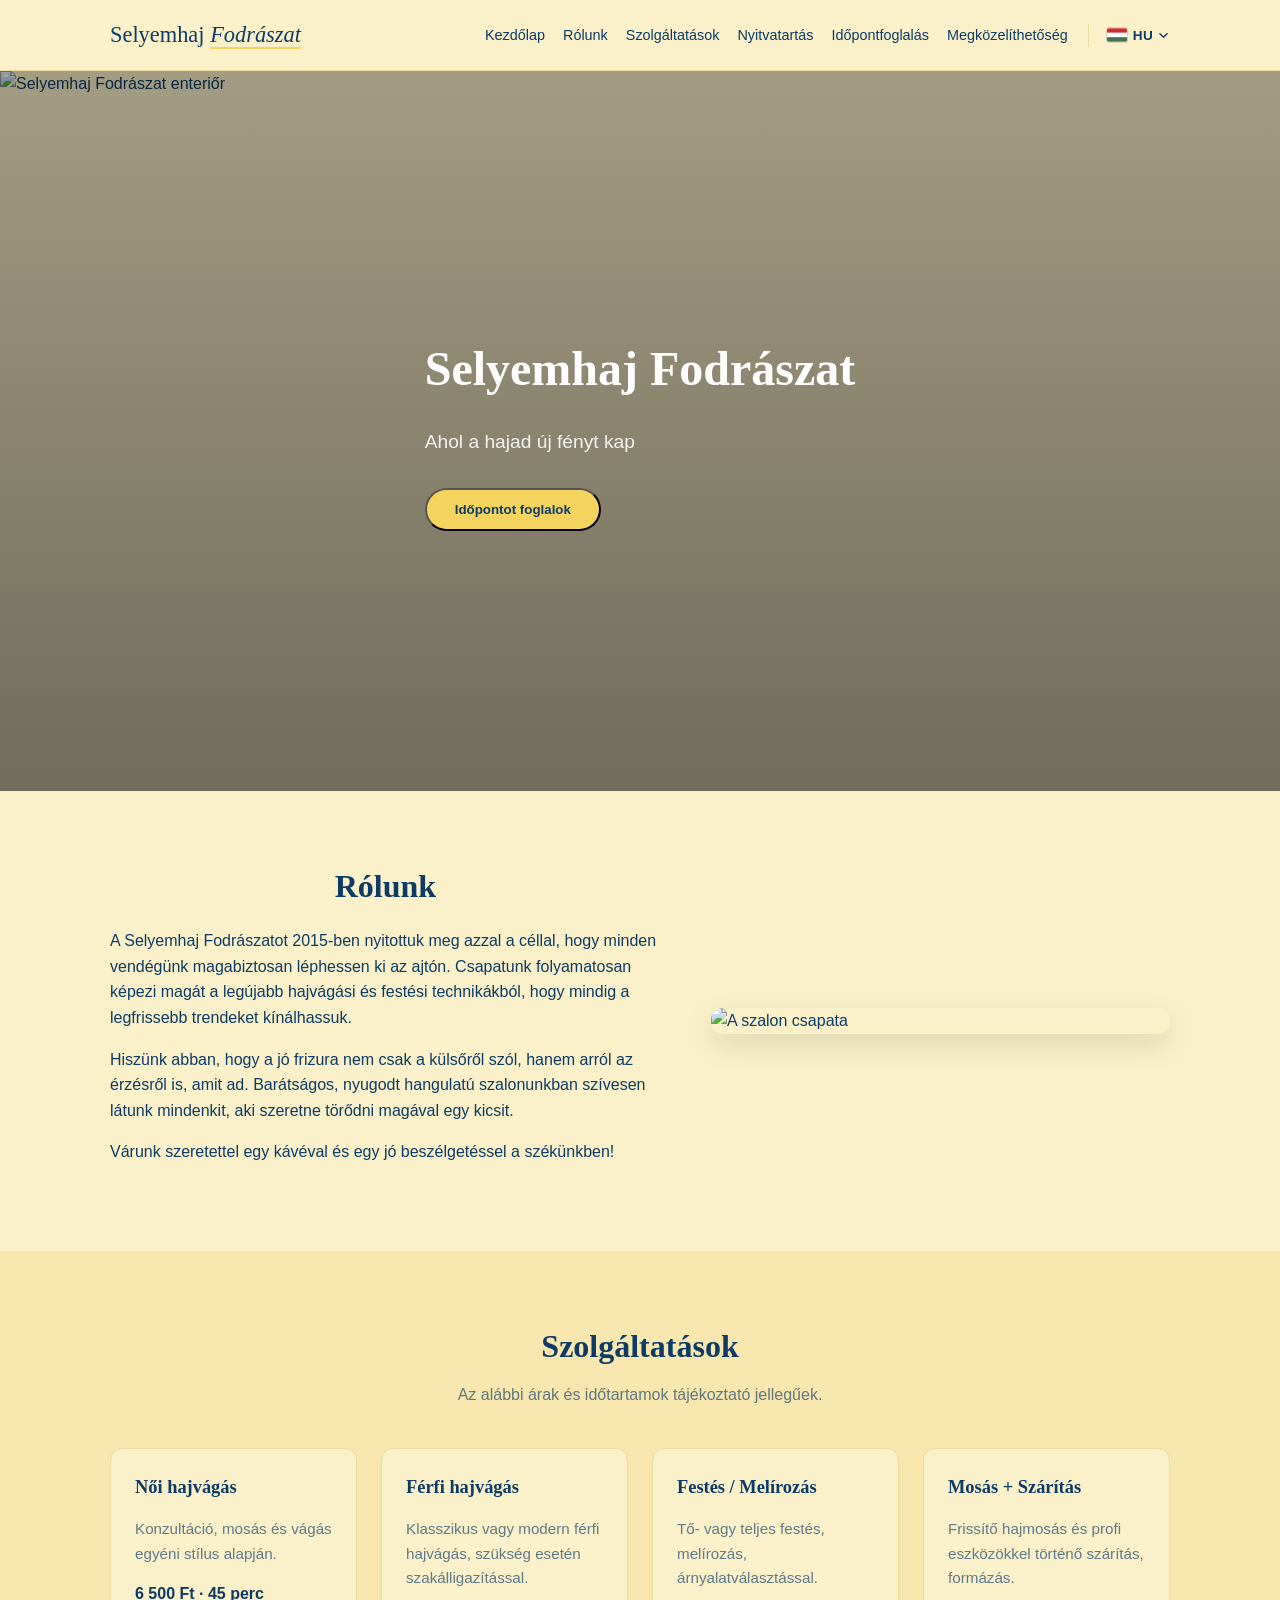
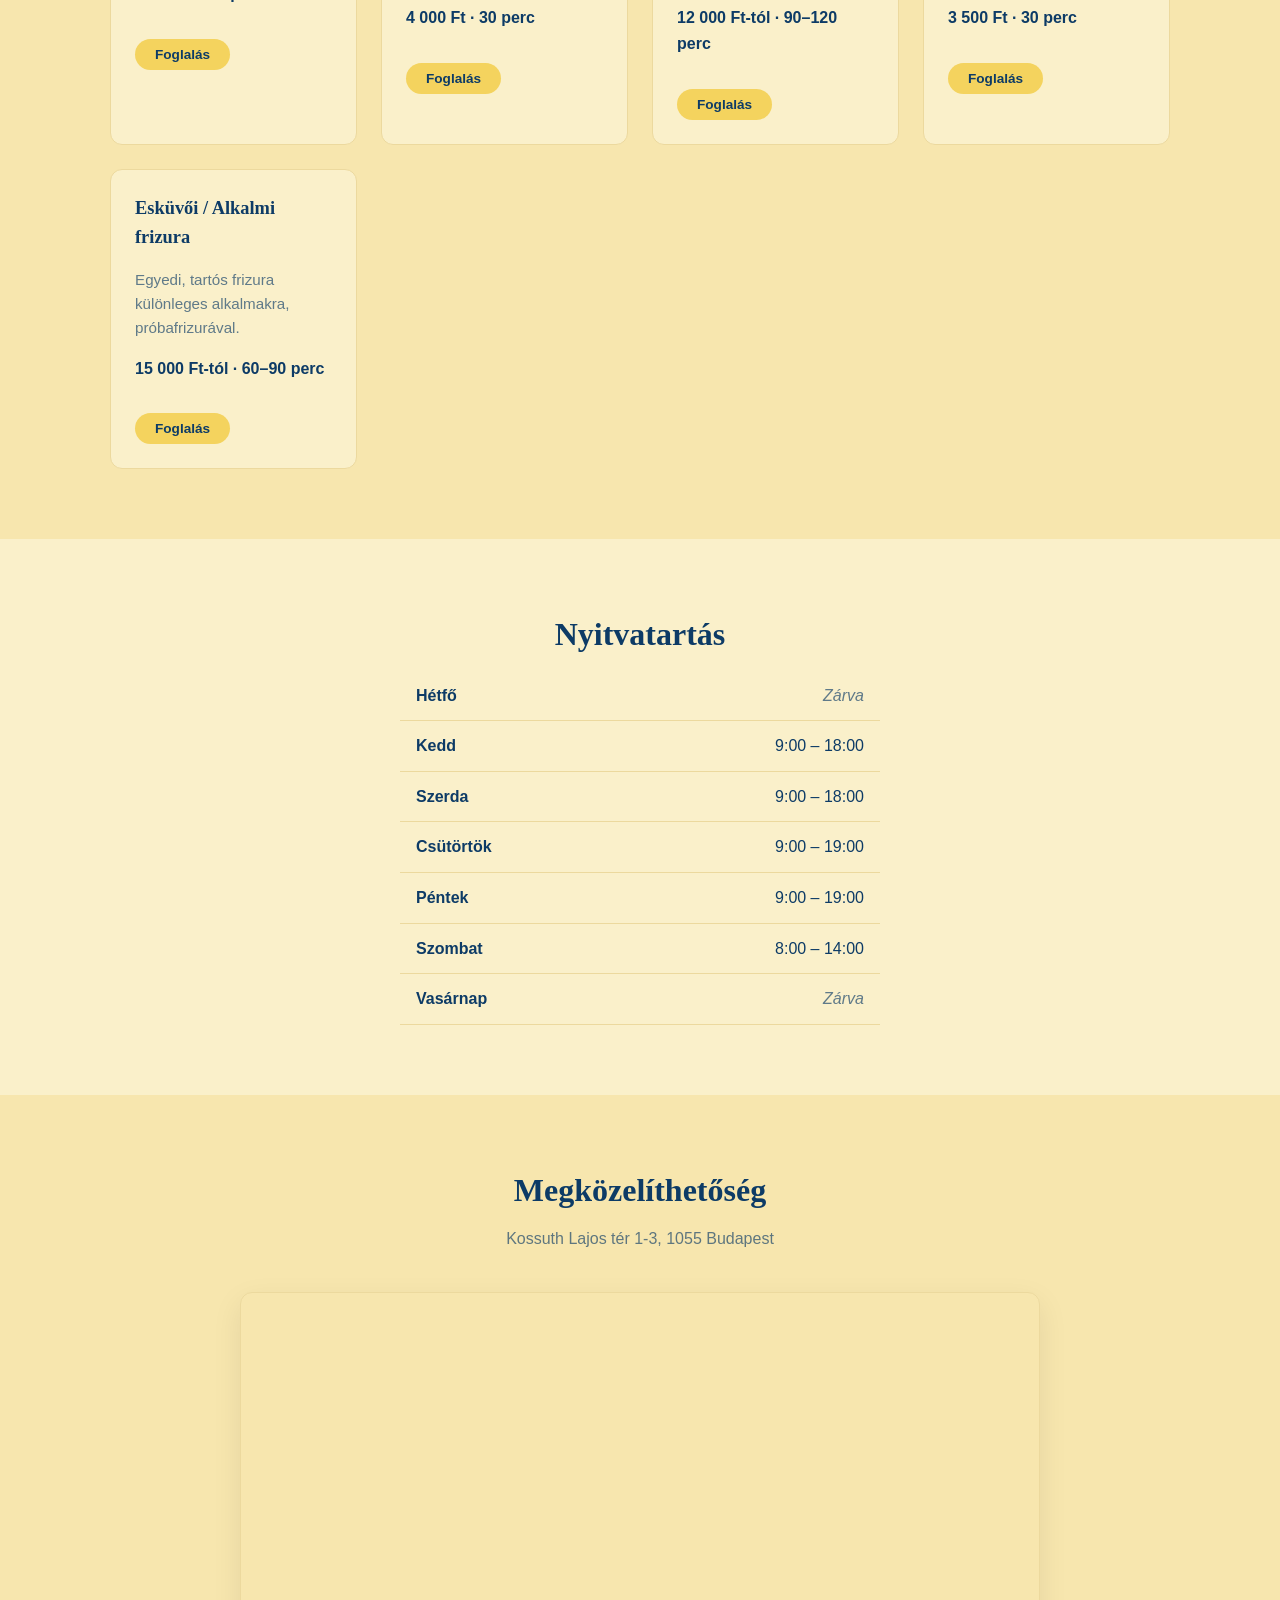
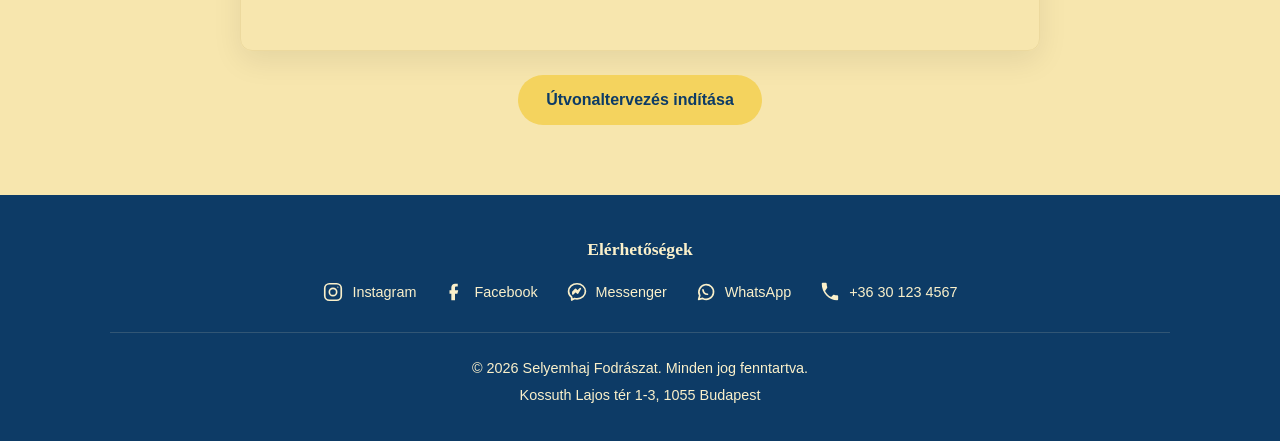
==== index.html @ 9e398da9 "Update" ====
<!DOCTYPE html>
<html lang="hu">
<head>
  <meta charset="UTF-8">
  <meta name="viewport" content="width=device-width, initial-scale=1.0">
  <title>Selyemhaj Fodrászat</title>
  <meta name="description" content="Selyemhaj Fodrászat – hajvágás, festés, melírozás és alkalmi frizurák Budapesten. Foglalj időpontot online pár kattintással.">

  <!--
    FONTOS: amint megvan a saját domain neved, mindhárom nyelvi fájlban
    (index.html, en/index.html, de/index.html) cseréld le a
    "https://www.YOUR-DOMAIN-HERE.com" placeholdert a valódi domainedre
    (a canonical, hreflang, Open Graph linkeknél és a sitemap.xml-ben is).
  -->
  <link rel="canonical" href="https://www.YOUR-DOMAIN-HERE.com/">
  <link rel="alternate" hreflang="hu" href="https://www.YOUR-DOMAIN-HERE.com/">
  <link rel="alternate" hreflang="en" href="https://www.YOUR-DOMAIN-HERE.com/en/">
  <link rel="alternate" hreflang="de" href="https://www.YOUR-DOMAIN-HERE.com/de/">
  <link rel="alternate" hreflang="x-default" href="https://www.YOUR-DOMAIN-HERE.com/">

  <meta property="og:type" content="website">
  <meta property="og:title" content="Selyemhaj Fodrászat">
  <meta property="og:description" content="Hajvágás, festés, melírozás és alkalmi frizurák Budapesten. Foglalj időpontot online.">
  <meta property="og:url" content="https://www.YOUR-DOMAIN-HERE.com/">
  <meta property="og:locale" content="hu_HU">

  <!-- Cseréld le / töltsd fel a images/favicon.png fájlt a saját logódra/ikonodra -->
  <link rel="icon" type="image/png" href="images/favicon.png?v=2">
  <link rel="apple-touch-icon" href="images/favicon.png?v=2">
  <link rel="stylesheet" href="style.css?v=7">

  <!-- Strukturált adat: segít a Google-nek megérteni, hogy ez egy fodrászat
       (megjeleníthet nyitvatartást, címet, telefonszámot közvetlenül a
       keresési találatnál). Frissítsd a "url", "telephone" és "address"
       mezőket, ha változik a domain/telefonszám/cím. -->
  <script type="application/ld+json">
  {
    "@context": "https://schema.org",
    "@type": "HairSalon",
    "name": "Selyemhaj Fodrászat",
    "url": "https://www.YOUR-DOMAIN-HERE.com/",
    "telephone": "+36205184355",
    "address": {
      "@type": "PostalAddress",
      "streetAddress": "Kossuth Lajos tér 1-3",
      "postalCode": "1055",
      "addressLocality": "Budapest",
      "addressCountry": "HU"
    },
    "openingHoursSpecification": [
      { "@type": "OpeningHoursSpecification", "dayOfWeek": ["Tuesday", "Wednesday"], "opens": "09:00", "closes": "18:00" },
      { "@type": "OpeningHoursSpecification", "dayOfWeek": ["Thursday", "Friday"], "opens": "09:00", "closes": "19:00" },
      { "@type": "OpeningHoursSpecification", "dayOfWeek": "Saturday", "opens": "08:00", "closes": "14:00" }
    ]
  }
  </script>
</head>
<body>

  <!-- Fejléc / navigáció -->
  <header class="site-header">
    <div class="container header-inner">
      <a href="#home" class="logo">Selyemhaj <span>Fodrászat</span></a>

      <!-- Hamburger gomb mobil nézethez -->
      <button class="nav-toggle" id="navToggle" aria-label="Menü megnyitása">
        <span></span>
        <span></span>
        <span></span>
      </button>

      <nav class="main-nav" id="mainNav">
        <ul>
          <li><a href="#home">Kezdőlap</a></li>
          <li><a href="#about">Rólunk</a></li>
          <li><a href="#services">Szolgáltatások</a></li>
          <li><a href="#hours">Nyitvatartás</a></li>
          <li><button id="Anywhere_button_nav" class="nav-book-btn anywhere-book-now-button" type="button" data-booking-url="https://kissacoe.setmore.com/hu/categories/e82cf259-3da5-4e70-a3a9-46f890464c55" data-new-tab="false">Időpontfoglalás</button></li>
          <li><a href="#location">Megközelíthetőség</a></li>
        </ul>

        <!-- Nyelvválasztó: csak az aktuális nyelv látszik, kattintásra felugró ablak (modal) nyílik -->
        <div class="lang-switch">
          <button class="lang-current" id="langToggle" type="button" aria-haspopup="dialog" aria-expanded="false">
            <svg class="flag" viewBox="0 0 30 20"><rect width="30" height="6.67" fill="#CE2939"/><rect y="6.67" width="30" height="6.67" fill="#fff"/><rect y="13.34" width="30" height="6.66" fill="#477050"/></svg>
            HU
            <svg class="chevron" viewBox="0 0 10 6"><path d="M1 1l4 4 4-4" fill="none" stroke="currentColor" stroke-width="1.5" stroke-linecap="round" stroke-linejoin="round"/></svg>
          </button>
        </div>
      </nav>
    </div>
  </header>

  <!-- Kezdőlap / Hero szekció -->
  <section id="home" class="hero">
    <div class="hero-overlay">
      <div class="container hero-content">
        <h1>Selyemhaj Fodrászat</h1>
        <p>Ahol a hajad új fényt kap</p>
        <button id="Anywhere_button_hero" class="btn btn-primary anywhere-book-now-button" type="button" data-booking-url="https://kissacoe.setmore.com/hu/categories/e82cf259-3da5-4e70-a3a9-46f890464c55" data-new-tab="false">Időpontot foglalok</button>
      </div>
    </div>
    <!-- Cseréld le a images/hero.jpg fájlt a saját header/hero képedre -->
    <img src="images/hero.jpg" alt="Selyemhaj Fodrászat enteriőr" class="hero-bg">
  </section>

  <!-- Rólunk szekció -->
  <section id="about" class="section about">
    <div class="container about-inner">
      <div class="about-text">
        <h2>Rólunk</h2>
        <p>
          A Selyemhaj Fodrászatot 2015-ben nyitottuk meg azzal a céllal, hogy
          minden vendégünk magabiztosan léphessen ki az ajtón. Csapatunk
          folyamatosan képezi magát a legújabb hajvágási és festési
          technikákból, hogy mindig a legfrissebb trendeket kínálhassuk.
        </p>
        <p>
          Hiszünk abban, hogy a jó frizura nem csak a külsőről szól, hanem
          arról az érzésről is, amit ad. Barátságos, nyugodt hangulatú
          szalonunkban szívesen látunk mindenkit, aki szeretne törődni magával
          egy kicsit.
        </p>
        <p>
          Várunk szeretettel egy kávéval és egy jó beszélgetéssel a
          székünkben!
        </p>
      </div>
      <div class="about-image">
        <!-- Cseréld le a images/rolunk.jpg fájlt a saját képedre -->
        <img src="images/rolunk.jpg" alt="A szalon csapata">
      </div>
    </div>
  </section>

  <!-- Szolgáltatások szekció -->
  <section id="services" class="section services">
    <div class="container">
      <h2>Szolgáltatások</h2>
      <p class="section-lead">Az alábbi árak és időtartamok tájékoztató jellegűek.</p>

      <div class="services-grid">
        <div class="service-card">
          <h3>Női hajvágás</h3>
          <p class="service-desc">Konzultáció, mosás és vágás egyéni stílus alapján.</p>
          <p class="service-meta"><span class="price">6 500 Ft</span> · <span class="duration">45 perc</span></p>
          <button id="Anywhere_button_noi" class="service-book-btn anywhere-book-now-button" type="button" data-booking-url="https://kissacoe.setmore.com/hu/services/899ea6cc-a450-42a4-a2b3-838bb39e4fd9" data-new-tab="false">Foglalás</button>
        </div>

        <div class="service-card">
          <h3>Férfi hajvágás</h3>
          <p class="service-desc">Klasszikus vagy modern férfi hajvágás, szükség esetén szakálligazítással.</p>
          <p class="service-meta"><span class="price">4 000 Ft</span> · <span class="duration">30 perc</span></p>
          <button id="Anywhere_button_ferfi" class="service-book-btn anywhere-book-now-button" type="button" data-booking-url="https://kissacoe.setmore.com/hu/services/9b51a99e-cfee-4a39-af3b-9b27ce302509" data-new-tab="false">Foglalás</button>
        </div>

        <div class="service-card">
          <h3>Festés / Melírozás</h3>
          <p class="service-desc">Tő- vagy teljes festés, melírozás, árnyalatválasztással.</p>
          <p class="service-meta"><span class="price">12 000 Ft-tól</span> · <span class="duration">90–120 perc</span></p>
          <button id="Anywhere_button_festes" class="service-book-btn anywhere-book-now-button" type="button" data-booking-url="https://kissacoe.setmore.com/hu/services/206da166-b41d-44d3-8679-a931215f6b1e" data-new-tab="false">Foglalás</button>
        </div>

        <div class="service-card">
          <h3>Mosás + Szárítás</h3>
          <p class="service-desc">Frissítő hajmosás és profi eszközökkel történő szárítás, formázás.</p>
          <p class="service-meta"><span class="price">3 500 Ft</span> · <span class="duration">30 perc</span></p>
          <button id="Anywhere_button_mosas" class="service-book-btn anywhere-book-now-button" type="button" data-booking-url="https://kissacoe.setmore.com/hu/services/f67a0c3a-0902-4061-acee-2f662f4a7e53" data-new-tab="false">Foglalás</button>
        </div>

        <div class="service-card">
          <h3>Esküvői / Alkalmi frizura</h3>
          <p class="service-desc">Egyedi, tartós frizura különleges alkalmakra, próbafrizurával.</p>
          <p class="service-meta"><span class="price">15 000 Ft-tól</span> · <span class="duration">60–90 perc</span></p>
          <button id="Anywhere_button_eskuvoi" class="service-book-btn anywhere-book-now-button" type="button" data-booking-url="https://kissacoe.setmore.com/hu/services/5bdfcde7-a7c0-44f0-a943-bbf31e46f1bf" data-new-tab="false">Foglalás</button>
        </div>
      </div>

      <!--
        Setmore "Book Now" widget szkriptje – egyszer töltjük be az egész
        oldalra. A fejlécben (nav + hero gomb) lévő foglalás-gombok korábban
        a HTML-ben vannak, de mivel ez a szkript nem async/defer, csak
        akkor fut le, amikor a böngésző idáig ért a beolvasásban – vagyis a
        fentebbi gombok már mind a DOM részei, a szkript ezeket is megtalálja
        és bekapcsolja. Ha új "Foglalás" gombot adsz hozzá, ezt a szkriptet
        nem kell megint beszúrnod, elég a data-booking-url-lel ellátott
        gomb + az "anywhere-book-now-button" class.
      -->
      <script id="anywhere_book_now_script" src="https://assets.setmore.com/integration/book-now/live/v1/anywhere-book-now.js"></script>
    </div>
  </section>

  <!-- Nyitvatartás szekció -->
  <section id="hours" class="section hours">
    <div class="container">
      <h2>Nyitvatartás</h2>
      <table class="hours-table">
        <tbody>
          <tr><td>Hétfő</td><td class="closed">Zárva</td></tr>
          <tr><td>Kedd</td><td>9:00 – 18:00</td></tr>
          <tr><td>Szerda</td><td>9:00 – 18:00</td></tr>
          <tr><td>Csütörtök</td><td>9:00 – 19:00</td></tr>
          <tr><td>Péntek</td><td>9:00 – 19:00</td></tr>
          <tr><td>Szombat</td><td>8:00 – 14:00</td></tr>
          <tr><td>Vasárnap</td><td class="closed">Zárva</td></tr>
        </tbody>
      </table>
    </div>
  </section>

  <!-- Megközelíthetőség szekció (Google Maps) -->
  <!--
    A cím mindkét helyen (iframe src és a gomb href-je) ugyanaz:
    "Kossuth Lajos tér 1-3, 1055 Budapest" – ha módosítod a valódi címre,
    mindkét helyen cseréld le ugyanarra a szövegre.
  -->
  <section id="location" class="section location">
    <div class="container">
      <h2>Megközelíthetőség</h2>
      <p class="section-lead">Kossuth Lajos tér 1-3, 1055 Budapest</p>

      <div class="map-wrapper">
        <iframe
          src="https://www.google.com/maps?q=Kossuth Lajos tér 1-3, 1055 Budapest&output=embed"
          width="100%"
          height="350"
          style="border:0"
          allowfullscreen
          loading="lazy"
          referrerpolicy="no-referrer-when-downgrade"
          title="Selyemhaj Fodrászat térképen">
        </iframe>
      </div>

      <div class="map-cta">
        <a
          class="btn btn-primary"
          href="https://www.google.com/maps/dir/?api=1&destination=Kossuth Lajos tér 1-3, 1055 Budapest"
          target="_blank"
          rel="noopener noreferrer">
          Útvonaltervezés indítása
        </a>
      </div>
    </div>
  </section>

  <!-- Lábléc -->
  <footer class="site-footer">
    <div class="container footer-inner">

      <!--
        Elérhetőségek: cseréld le az Instagram/Facebook linkeket a saját
        profilodra, a WhatsApp és telefon href-eket pedig a saját, valódi
        telefonszámodra (nemzetközi formátumban, '+' és szóközök nélkül,
        pl. 36301234567).
      -->
      <div class="footer-contact">
        <h3>Elérhetőségek</h3>
        <div class="contact-links">
          <a class="contact-link" href="https://www.instagram.com/selyemhajfodraszat" target="_blank" rel="noopener noreferrer" aria-label="Instagram">
            <svg viewBox="0 0 24 24" fill="none" stroke="currentColor" stroke-width="1.8" stroke-linecap="round" stroke-linejoin="round">
              <rect x="3" y="3" width="18" height="18" rx="5"></rect>
              <circle cx="12" cy="12" r="4"></circle>
              <circle cx="17.3" cy="6.7" r="0.6" fill="currentColor" stroke="none"></circle>
            </svg>
            <span>Instagram</span>
          </a>

          <a class="contact-link" href="https://www.facebook.com/profile.php?id=61593855876461" target="_blank" rel="noopener noreferrer" aria-label="Facebook">
            <svg viewBox="0 0 24 24" fill="currentColor" stroke="none">
              <path d="M14 3h-2c-2.2 0-4 1.8-4 4v3H6v4h2v7h4v-7h2.6l.9-4H12V7c0-.6.4-1 1-1h2V3z"></path>
            </svg>
            <span>Facebook</span>
          </a>

          <a class="contact-link" href="https://m.me/61593855876461" target="_blank" rel="noopener noreferrer" aria-label="Messenger">
            <svg viewBox="0 0 24 24" fill="none" stroke="currentColor" stroke-width="1.8" stroke-linecap="round" stroke-linejoin="round">
              <path d="M12 3C6.9 3 2.8 6.7 2.8 11.3c0 2.6 1.3 4.9 3.4 6.4v3.1l3.1-1.7c.8.2 1.7.4 2.7.4 5.1 0 9.2-3.7 9.2-8.2S17.1 3 12 3z"></path>
              <path d="M7.5 12.2l2.9-3 2.1 2.1 3.1-3-2.9 4.9-2.1-2.1-3.1 3.1z"></path>
            </svg>
            <span>Messenger</span>
          </a>

          <a class="contact-link" href="https://wa.me/36205184355?text=Szia%2C%20szeretn%C3%A9k%20id%C5%91pontot%20foglalni" target="_blank" rel="noopener noreferrer" aria-label="WhatsApp">
            <svg viewBox="0 0 24 24" fill="none" stroke="currentColor" stroke-width="1.8" stroke-linecap="round" stroke-linejoin="round">
              <path d="M4 20l1.2-4.2A8 8 0 1 1 8.4 19L4 20z"></path>
              <path d="M8.7 9.6c.3 2.6 2.3 4.6 4.9 4.9"></path>
            </svg>
            <span>WhatsApp</span>
          </a>

          <a class="contact-link" href="tel:+36301234567" aria-label="Telefon">
            <svg viewBox="0 0 24 24" fill="currentColor" stroke="none">
              <path d="M6.6 10.8c1.4 2.8 3.8 5.1 6.6 6.6l2.2-2.2c.3-.3.7-.4 1-.2 1.1.4 2.3.6 3.5.6.6 0 1 .4 1 1V20c0 .6-.4 1-1 1C10.9 21 3 13.1 3 3c0-.6.4-1 1-1h3.4c.6 0 1 .4 1 1 0 1.2.2 2.4.6 3.5.1.4 0 .8-.2 1L6.6 10.8z"></path>
            </svg>
            <span>+36 30 123 4567</span>
          </a>
        </div>
      </div>

      <p>&copy; <span id="year"></span> Selyemhaj Fodrászat. Minden jog fenntartva.</p>
      <p>Kossuth Lajos tér 1-3, 1055 Budapest</p>
    </div>
  </footer>

  <!-- Nyelvválasztó felugró ablak (modal) -->
  <div class="lang-modal" id="langModal">
    <div class="lang-modal-backdrop" id="langModalBackdrop"></div>
    <div class="lang-modal-box" role="dialog" aria-modal="true" aria-label="Nyelv kiválasztása">
      <div class="lang-modal-header">
        <h3>Nyelv kiválasztása</h3>
        <button class="lang-modal-close" id="langModalClose" type="button" aria-label="Bezárás">&times;</button>
      </div>
      <div class="lang-modal-list">
        <a class="lang-modal-option active" href="index.html">
          <svg class="flag" viewBox="0 0 30 20"><rect width="30" height="6.67" fill="#CE2939"/><rect y="6.67" width="30" height="6.67" fill="#fff"/><rect y="13.34" width="30" height="6.66" fill="#477050"/></svg>
          Magyar
        </a>
        <a class="lang-modal-option" href="en/index.html">
          <svg class="flag" viewBox="0 0 30 20"><rect width="30" height="20" fill="#00247D"/><path d="M0,0 L30,20 M30,0 L0,20" stroke="#fff" stroke-width="4"/><path d="M0,0 L30,20 M30,0 L0,20" stroke="#CF142B" stroke-width="2"/><path d="M15,0 V20 M0,10 H30" stroke="#fff" stroke-width="6"/><path d="M15,0 V20 M0,10 H30" stroke="#CF142B" stroke-width="3.6"/></svg>
          English
        </a>
        <a class="lang-modal-option" href="de/index.html">
          <svg class="flag" viewBox="0 0 30 20"><rect width="30" height="6.67" fill="#000"/><rect y="6.67" width="30" height="6.67" fill="#DD0000"/><rect y="13.34" width="30" height="6.66" fill="#FFCE00"/></svg>
          Deutsch
        </a>
      </div>
    </div>
  </div>

  <script src="script.js?v=10"></script>
</body>
</html>
---- style.css ----
/* ==========================================================
   Alapbeállítások
   ========================================================== */
:root {
  /* ----------------------------------------------------------
     A weboldal SZÍNSÉMÁJA — csak ezt a 3 alapszínt kell módosítani
     ahhoz, hogy az egész oldal színvilága megváltozzon:
       - navy (sötétkék):  #0d3b66
       - cream (krém):     #faf0ca
       - gold (arany):     #f4d35e
     A --color-primary-dark, --color-bg-alt, --color-border és a
     --color-text-muted ezekből a fenti 3 színből lettek levezetve
     (világosítva/sötétítve), nem önálló, kézzel válogatott színek.
     ---------------------------------------------------------- */
  --color-primary: #f4d35e;                     /* gold – gombok, kiemelések */
  --color-primary-dark: #dcb93f;                /* gold sötétebb árnyalata – hover állapot */
  --color-dark: #0d3b66;                        /* navy – címsorok, lábléc, elsődleges szöveg */
  --color-text: #0d3b66;                        /* navy – törzsszöveg */
  --color-text-muted: rgba(13, 59, 102, 0.65);  /* navy, halványítva – másodlagos szöveg */
  --color-bg: #faf0ca;                          /* cream – fő háttérszín */
  --color-bg-alt: #f7e6ae;                      /* cream/gold keverék – váltakozó szekció-háttér */
  --color-border: #ecd99e;                      /* cream/gold keverék – szegélyek */

  --font-heading: 'Georgia', 'Times New Roman', serif;
  --font-body: 'Segoe UI', Arial, sans-serif;
  --max-width: 1100px;
}

* {
  box-sizing: border-box;
}

html {
  scroll-behavior: smooth;
}

body {
  margin: 0;
  font-family: var(--font-body);
  color: var(--color-text);
  background: var(--color-bg);
  line-height: 1.6;
}

h1, h2, h3 {
  font-family: var(--font-heading);
  color: var(--color-dark);
  margin-top: 0;
}

a {
  text-decoration: none;
  color: inherit;
}

img {
  max-width: 100%;
  display: block;
}

.container {
  max-width: var(--max-width);
  margin: 0 auto;
  padding: 0 20px;
}

.section {
  padding: 70px 0;
}

.section h2 {
  font-size: 2rem;
  margin-bottom: 10px;
  text-align: center;
}

.section-lead {
  text-align: center;
  max-width: 600px;
  margin: 0 auto 40px;
  color: var(--color-text-muted);
}

.btn {
  display: inline-block;
  padding: 12px 28px;
  border-radius: 30px;
  font-weight: bold;
  transition: transform 0.2s ease, background 0.2s ease;
}

.btn-primary {
  background: var(--color-primary);
  color: var(--color-dark);
}

.btn-primary:hover {
  background: var(--color-primary-dark);
  transform: translateY(-2px);
}

/* ==========================================================
   Fejléc / navigáció
   ========================================================== */
.site-header {
  position: sticky;
  top: 0;
  z-index: 100;
  background: rgba(250, 240, 202, 0.95);
  border-bottom: 1px solid var(--color-border);
  backdrop-filter: blur(4px);
}

.header-inner {
  display: flex;
  align-items: center;
  justify-content: space-between;
  height: 70px;
}

.logo {
  font-family: var(--font-heading);
  font-size: 1.4rem;
  color: var(--color-dark);
}

.logo span {
  color: var(--color-dark);
  font-style: italic;
  border-bottom: 2px solid var(--color-primary);
}

.main-nav ul {
  list-style: none;
  display: flex;
  gap: 18px;
  margin: 0;
  padding: 0;
}

.main-nav a,
.nav-book-btn {
  font-weight: 500;
  font-size: 0.9rem;
  white-space: nowrap;
  position: relative;
}

.main-nav a:hover,
.nav-book-btn:hover {
  color: var(--color-dark);
  box-shadow: inset 0 -2px 0 var(--color-primary);
}

.nav-book-btn {
  background: none;
  border: none;
  padding: 0;
  font-family: inherit;
  color: inherit;
  cursor: pointer;
}

.main-nav {
  display: flex;
  align-items: center;
  gap: 20px;
}

.lang-switch {
  padding-left: 16px;
  border-left: 1px solid var(--color-border);
}

.lang-current {
  display: flex;
  align-items: center;
  gap: 6px;
  background: none;
  border: none;
  font-family: inherit;
  font-size: 0.85rem;
  font-weight: 600;
  letter-spacing: 0.02em;
  color: var(--color-dark);
  cursor: pointer;
  padding: 4px 2px;
}

.lang-current .chevron {
  width: 9px;
  height: 9px;
  color: var(--color-dark);
  transition: transform 0.2s ease;
}

.lang-current.open .chevron {
  transform: rotate(180deg);
}

.lang-current .flag {
  width: 20px;
  height: 14px;
  border-radius: 2px;
  display: block;
  flex-shrink: 0;
  box-shadow: 0 0 0 1px rgba(13, 59, 102, 0.15);
}

/* ==========================================================
   Nyelvválasztó felugró ablak (modal)
   position:fixed-del a viewporthoz igazodik, semmilyen szülő
   overflow-ja nem tudja levágni – mobilon is megbízhatóan
   középen jelenik meg, nem a fejlécbe ágyazott lenyíló listaként.
   ========================================================== */
.lang-modal {
  display: none;
  position: fixed;
  inset: 0;
  z-index: 200;
  align-items: center;
  justify-content: center;
  padding: 20px;
}

.lang-modal.open {
  display: flex;
}

.lang-modal-backdrop {
  position: absolute;
  inset: 0;
  background: rgba(13, 59, 102, 0.5);
}

.lang-modal-box {
  position: relative;
  width: 100%;
  max-width: 320px;
  background: var(--color-bg);
  border-radius: 16px;
  padding: 22px;
  box-shadow: 0 20px 50px rgba(13, 59, 102, 0.3);
}

.lang-modal-header {
  display: flex;
  align-items: center;
  justify-content: space-between;
  margin-bottom: 16px;
}

.lang-modal-header h3 {
  margin: 0;
  font-size: 1.1rem;
}

.lang-modal-close {
  background: none;
  border: none;
  font-size: 1.6rem;
  line-height: 1;
  color: var(--color-dark);
  cursor: pointer;
  padding: 2px 6px;
}

.lang-modal-list {
  display: flex;
  flex-direction: column;
  gap: 6px;
}

.lang-modal-option {
  display: flex;
  align-items: center;
  gap: 12px;
  padding: 12px 14px;
  border-radius: 10px;
  font-size: 1rem;
  font-weight: 600;
  color: var(--color-dark);
}

.lang-modal-option:hover {
  background: var(--color-bg-alt);
}

.lang-modal-option.active {
  background: var(--color-bg-alt);
}

.lang-modal-option .flag {
  width: 26px;
  height: 18px;
  border-radius: 3px;
  display: block;
  flex-shrink: 0;
  box-shadow: 0 0 0 1px rgba(13, 59, 102, 0.15);
}

.nav-toggle {
  display: none;
  flex-direction: column;
  justify-content: center;
  gap: 5px;
  width: 32px;
  height: 32px;
  background: none;
  border: none;
  cursor: pointer;
}

.nav-toggle span {
  display: block;
  height: 2px;
  background: var(--color-dark);
  border-radius: 2px;
}

/* ==========================================================
   Hero szekció
   ========================================================== */
.hero {
  position: relative;
  height: 80vh;
  min-height: 420px;
  display: flex;
  align-items: center;
  overflow: hidden;
}

.hero-bg {
  position: absolute;
  inset: 0;
  width: 100%;
  height: 100%;
  object-fit: cover;
  z-index: -2;
}

.hero-overlay {
  position: absolute;
  inset: 0;
  width: 100%;
  display: flex;
  align-items: center;
  /* Semleges (szín nélküli) sötétítés a fotón, csak a szöveg olvashatósága miatt */
  background: linear-gradient(180deg, rgba(0,0,0,0.35), rgba(0,0,0,0.55));
}

.hero-content {
  color: #fff;
}

.hero-content h1 {
  color: #fff;
  font-size: 3rem;
  margin-bottom: 10px;
}

.hero-content p {
  font-size: 1.2rem;
  margin-bottom: 30px;
  opacity: 0.9;
}

/* ==========================================================
   Rólunk szekció
   ========================================================== */
.about {
  background: var(--color-bg);
}

.about-inner {
  display: grid;
  grid-template-columns: 1.2fr 1fr;
  gap: 50px;
  align-items: center;
}

.about-image img {
  border-radius: 12px;
  box-shadow: 0 10px 30px rgba(0,0,0,0.12);
}

/* ==========================================================
   Szolgáltatások szekció
   ========================================================== */
.services {
  background: var(--color-bg-alt);
}

.services-grid {
  display: grid;
  grid-template-columns: repeat(auto-fit, minmax(230px, 1fr));
  gap: 24px;
}

.service-card {
  background: var(--color-bg);
  border: 1px solid var(--color-border);
  border-radius: 12px;
  padding: 24px;
  transition: transform 0.2s ease, box-shadow 0.2s ease;
}

.service-card:hover {
  transform: translateY(-4px);
  box-shadow: 0 12px 24px rgba(0,0,0,0.08);
}

.service-card h3 {
  font-size: 1.15rem;
  margin-bottom: 8px;
}

.service-desc {
  color: var(--color-text-muted);
  font-size: 0.95rem;
  min-height: 48px;
}

.service-meta {
  margin-top: 14px;
  font-weight: bold;
  color: var(--color-dark);
}

.service-book-btn {
  display: inline-block;
  margin-top: 16px;
  padding: 8px 20px;
  background: var(--color-primary);
  border: none;
  border-radius: 30px;
  font-family: inherit;
  font-size: 0.85rem;
  font-weight: 600;
  color: var(--color-dark);
  cursor: pointer;
  transition: background 0.2s ease;
}

.service-book-btn:hover {
  background: var(--color-primary-dark);
}

/* ==========================================================
   Nyitvatartás szekció
   ========================================================== */
.hours {
  background: var(--color-bg);
}

.hours-table {
  width: 100%;
  max-width: 480px;
  margin: 0 auto;
  border-collapse: collapse;
}

.hours-table td {
  padding: 12px 16px;
  border-bottom: 1px solid var(--color-border);
}

.hours-table tr td:first-child {
  font-weight: bold;
  color: var(--color-dark);
}

.hours-table tr td:last-child {
  text-align: right;
}

.hours-table .closed {
  color: var(--color-text-muted);
  font-style: italic;
}

/* ==========================================================
   Időpontfoglalás / naptár widget
   ========================================================== */
.booking {
  background: var(--color-bg-alt);
}

.calendar-widget {
  max-width: 420px;
  margin: 0 auto;
  background: var(--color-bg);
  border: 1px solid var(--color-border);
  border-radius: 12px;
  padding: 20px;
  box-shadow: 0 10px 30px rgba(0,0,0,0.06);
}

.calendar-header {
  display: flex;
  align-items: center;
  justify-content: space-between;
  margin-bottom: 14px;
}

.calendar-header button {
  background: var(--color-bg-alt);
  border: none;
  width: 34px;
  height: 34px;
  border-radius: 50%;
  font-size: 1.2rem;
  cursor: pointer;
  color: var(--color-dark);
}

.calendar-header button:hover {
  background: var(--color-primary);
  color: var(--color-dark);
}

.calendar-header h3 {
  margin: 0;
  font-size: 1.1rem;
  text-transform: capitalize;
}

.calendar-weekdays {
  display: grid;
  grid-template-columns: repeat(7, 1fr);
  text-align: center;
  font-size: 0.8rem;
  color: var(--color-text-muted);
  margin-bottom: 6px;
}

.calendar-grid {
  display: grid;
  grid-template-columns: repeat(7, 1fr);
  gap: 6px;
}

.calendar-day {
  aspect-ratio: 1 / 1;
  display: flex;
  align-items: center;
  justify-content: center;
  border-radius: 8px;
  font-size: 0.9rem;
  cursor: default;
}

.calendar-day.empty {
  visibility: hidden;
}

.calendar-day.past {
  color: rgba(13, 59, 102, 0.3);
}

.calendar-day.closed {
  color: rgba(13, 59, 102, 0.3);
  text-decoration: line-through;
}

.calendar-day.available {
  background: var(--color-bg-alt);
  color: var(--color-dark);
  cursor: pointer;
}

.calendar-day.available:hover {
  background: var(--color-primary);
  color: var(--color-dark);
}

.calendar-day.today {
  border: 2px solid var(--color-primary);
  font-weight: bold;
}

.booking-message {
  text-align: center;
  margin-top: 18px;
  min-height: 24px;
  font-weight: 500;
  color: var(--color-dark);
}

/* ==========================================================
   Időpontfoglalás gomb (Setmore widget)
   ========================================================== */
.booking-cta {
  text-align: center;
}

/* ==========================================================
   Megközelíthetőség / Google Maps szekció
   ========================================================== */
.location {
  /* bg-alt, mert az Időpontfoglalás szekció törlése után enélkül
     a Nyitvatartás (bg) és a Megközelíthetőség (bg) egyforma
     hátterű lenne egymás mellett, megtörve a váltakozást */
  background: var(--color-bg-alt);
}

.map-wrapper {
  max-width: 800px;
  margin: 0 auto;
  border-radius: 12px;
  overflow: hidden;
  border: 1px solid var(--color-border);
  box-shadow: 0 10px 30px rgba(0,0,0,0.08);
}

.map-wrapper iframe {
  width: 100%;
  height: 350px;
}

.map-cta {
  text-align: center;
  margin-top: 24px;
}

/* ==========================================================
   Lábléc
   ========================================================== */
.site-footer {
  background: var(--color-dark);
  color: var(--color-bg);
  padding: 40px 0 30px;
}

.footer-inner {
  text-align: center;
  font-size: 0.9rem;
}

.footer-inner p {
  margin: 4px 0;
}

.footer-contact {
  padding-bottom: 28px;
  margin-bottom: 24px;
  border-bottom: 1px solid rgba(250, 240, 202, 0.15);
}

.footer-contact h3 {
  color: var(--color-bg);
  font-size: 1.1rem;
  margin-bottom: 18px;
}

.contact-links {
  display: flex;
  flex-wrap: wrap;
  justify-content: center;
  gap: 12px 28px;
}

.contact-link {
  display: flex;
  align-items: center;
  gap: 8px;
  color: var(--color-bg);
  font-size: 0.9rem;
  transition: color 0.2s ease;
}

.contact-link svg {
  width: 22px;
  height: 22px;
  flex-shrink: 0;
}

.contact-link:hover {
  color: var(--color-primary);
}

/* ==========================================================
   Reszponzivitás
   ========================================================== */
@media (max-width: 768px) {
  .nav-toggle {
    display: flex;
  }

  .main-nav {
    position: absolute;
    top: 70px;
    left: 0;
    right: 0;
    flex-direction: column;
    align-items: stretch;
    gap: 0;
    background: var(--color-bg);
    border-bottom: 1px solid var(--color-border);
    max-height: 0;
    overflow: hidden;
    transition: max-height 0.3s ease;
  }

  .main-nav.open {
    max-height: calc(100vh - 70px);
    overflow-y: auto;
  }

  .main-nav ul {
    flex-direction: column;
    gap: 0;
    padding: 10px 20px;
  }

  .main-nav li {
    border-bottom: 1px solid var(--color-border);
  }

  .main-nav a,
  .nav-book-btn {
    display: block;
    width: 100%;
    text-align: left;
    padding: 14px 0;
  }

  .lang-switch {
    display: flex;
    justify-content: center;
    padding: 16px 20px;
    border-left: none;
    border-top: 1px solid var(--color-border);
  }

  .about-inner {
    grid-template-columns: 1fr;
  }

  .hero-content h1 {
    font-size: 2.2rem;
  }
}
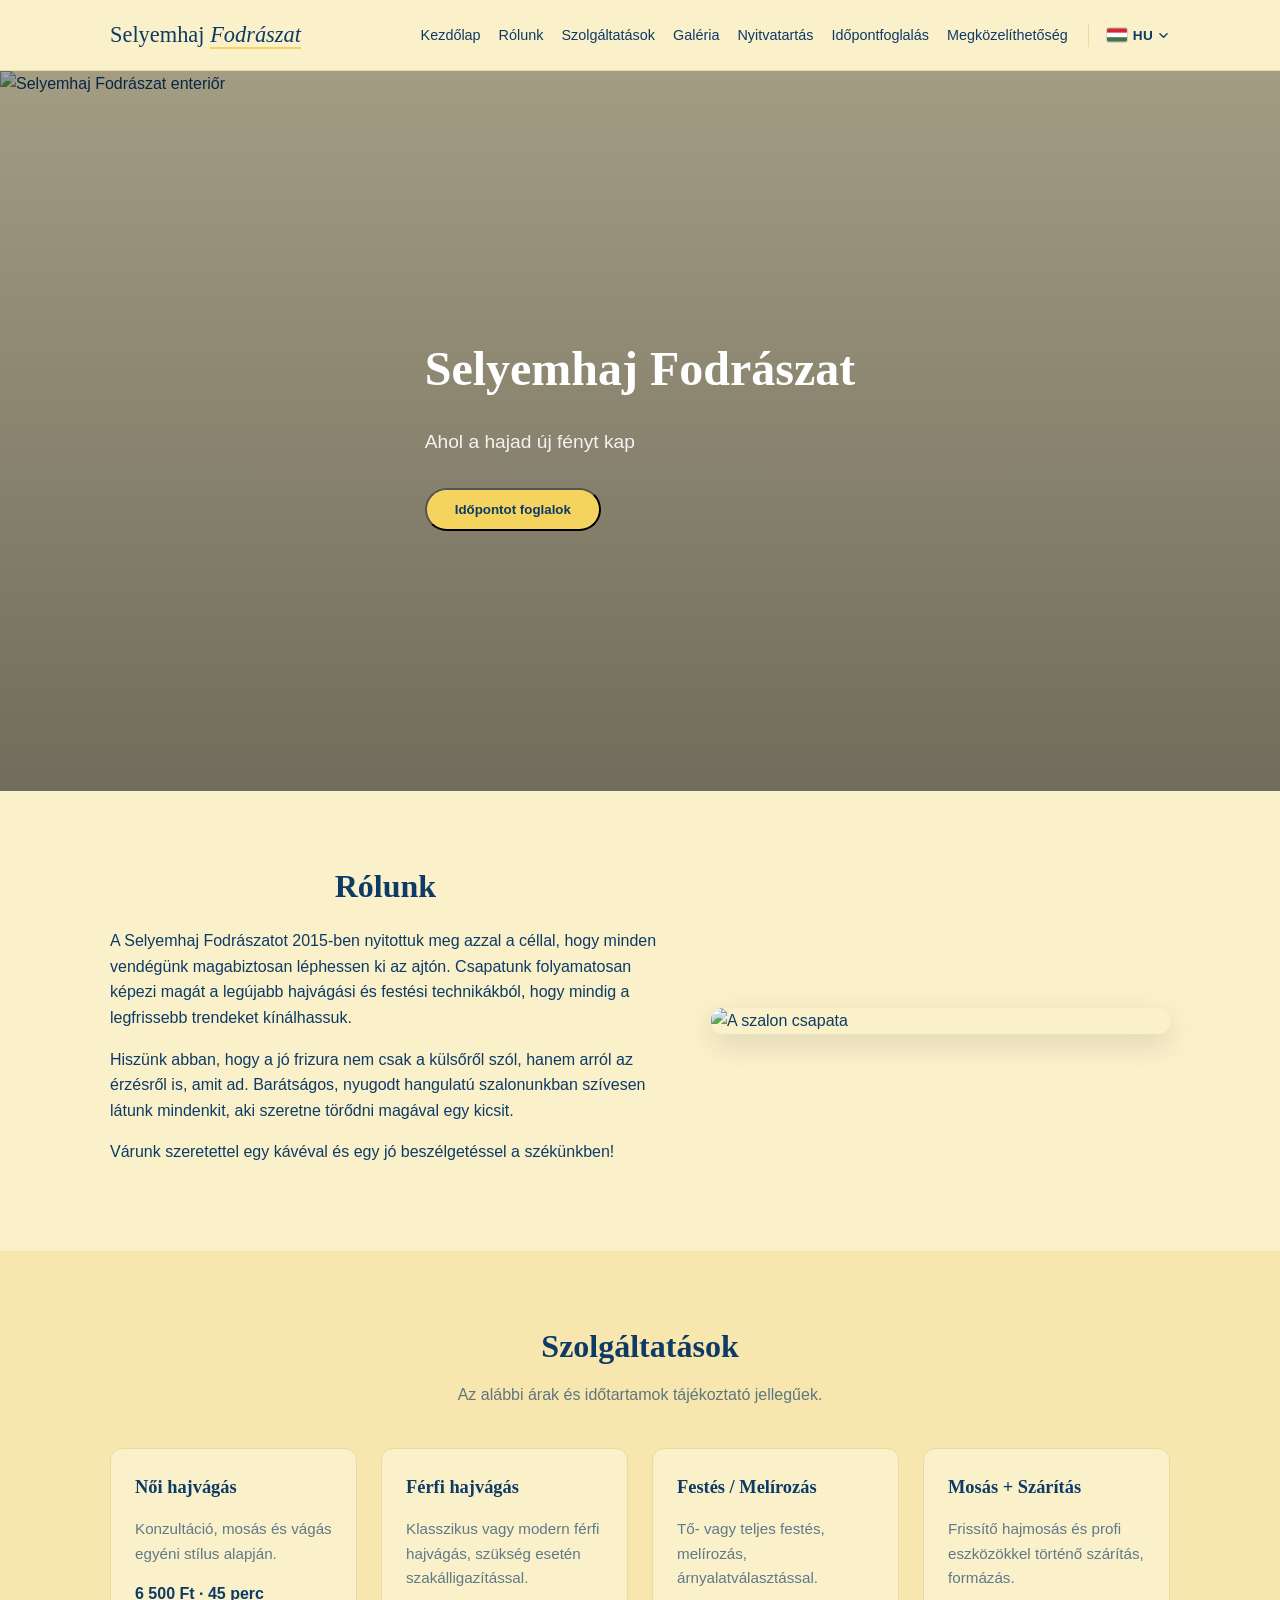
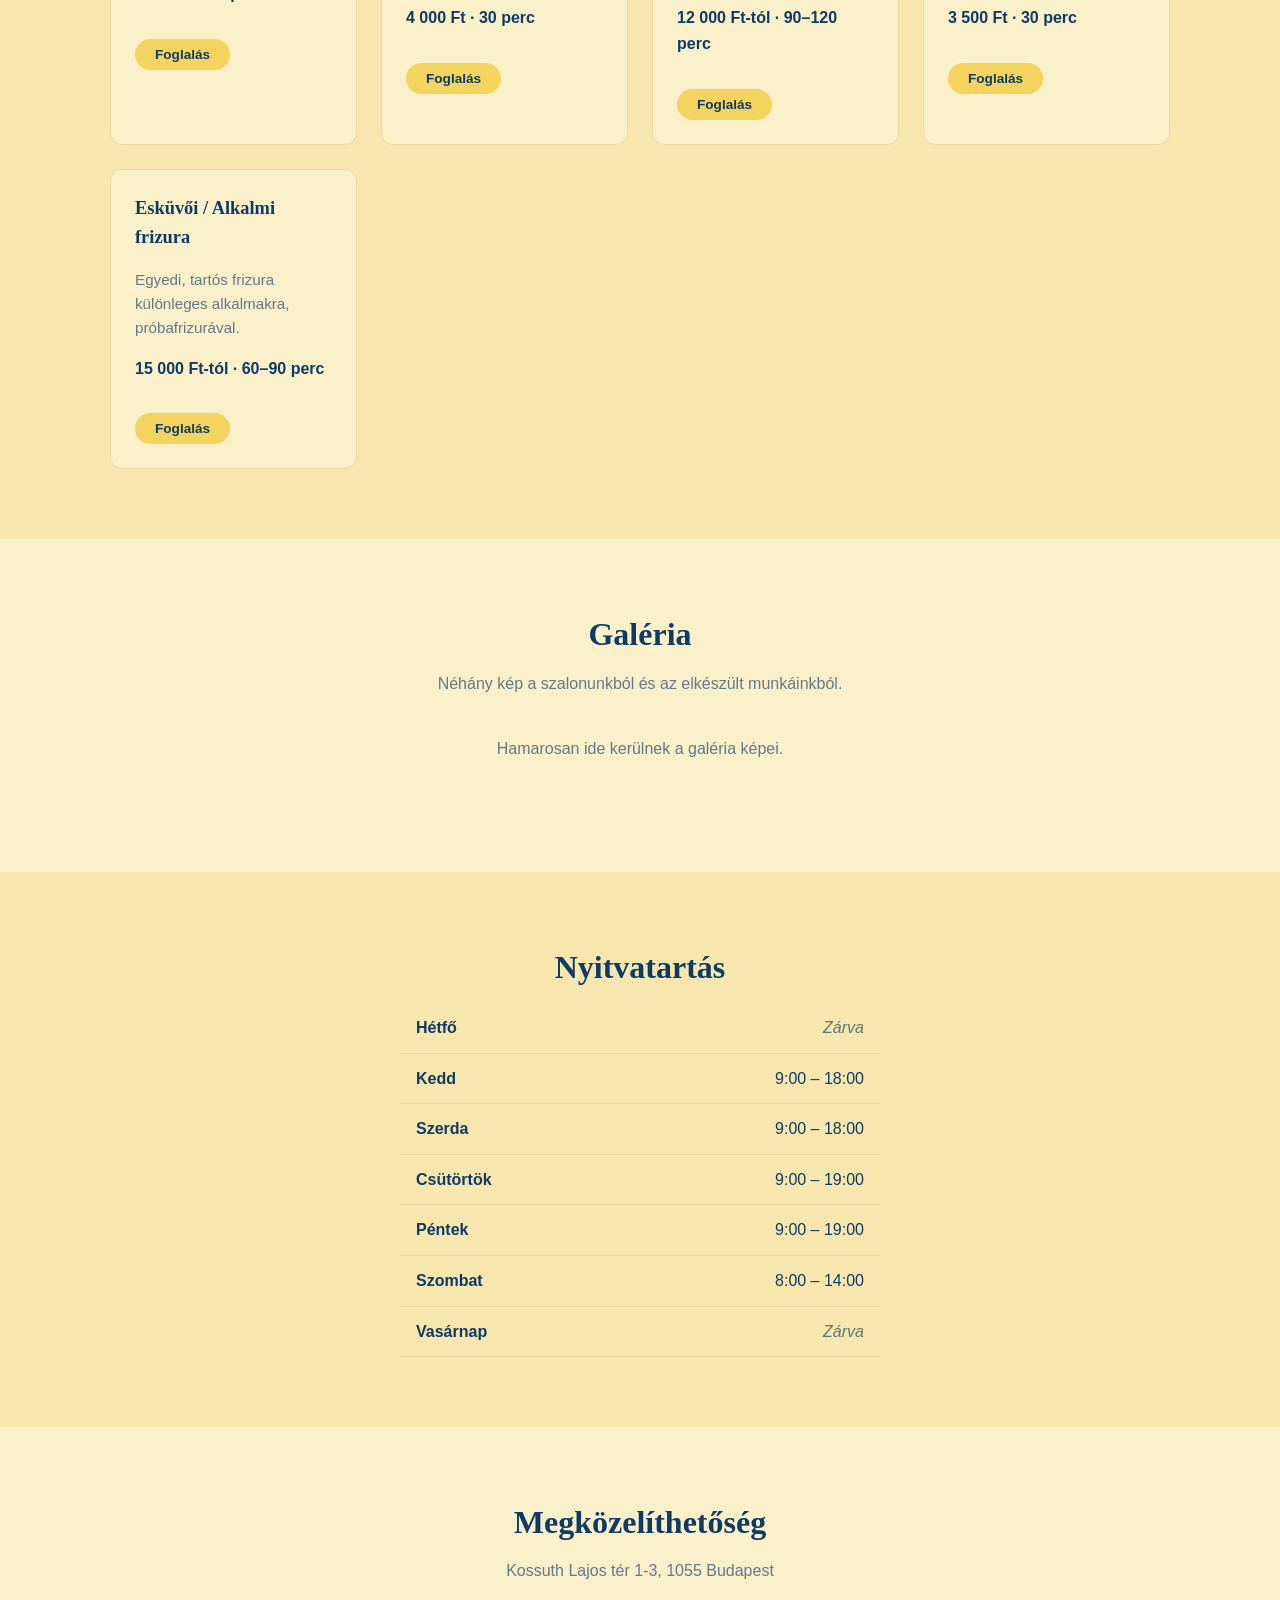
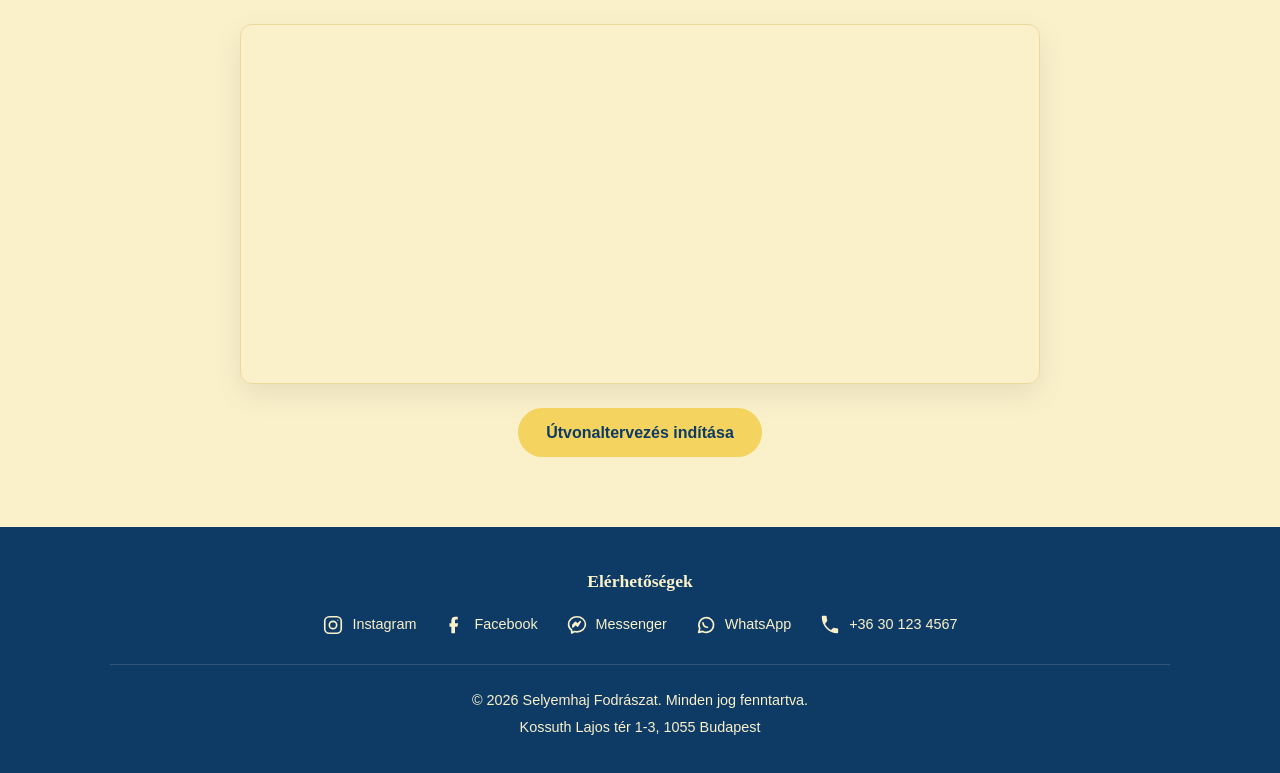
==== commit 7d86d85c: "Added galery" ====
--- a/index.html
+++ b/index.html
@@ -27,7 +27,7 @@
   <!-- Cseréld le / töltsd fel a images/favicon.png fájlt a saját logódra/ikonodra -->
   <link rel="icon" type="image/png" href="images/favicon.png?v=2">
   <link rel="apple-touch-icon" href="images/favicon.png?v=2">
-  <link rel="stylesheet" href="style.css?v=7">
+  <link rel="stylesheet" href="style.css?v=8">
 
   <!-- Strukturált adat: segít a Google-nek megérteni, hogy ez egy fodrászat
        (megjeleníthet nyitvatartást, címet, telefonszámot közvetlenül a
@@ -74,6 +74,7 @@
           <li><a href="#home">Kezdőlap</a></li>
           <li><a href="#about">Rólunk</a></li>
           <li><a href="#services">Szolgáltatások</a></li>
+          <li><a href="#gallery">Galéria</a></li>
           <li><a href="#hours">Nyitvatartás</a></li>
           <li><button id="Anywhere_button_nav" class="nav-book-btn anywhere-book-now-button" type="button" data-booking-url="https://kissacoe.setmore.com/hu/categories/e82cf259-3da5-4e70-a3a9-46f890464c55" data-new-tab="false">Időpontfoglalás</button></li>
           <li><a href="#location">Megközelíthetőség</a></li>
@@ -190,6 +191,31 @@
     </div>
   </section>
 
+  <!-- Galéria szekció -->
+  <!--
+    A képek automatikusan töltődnek be a script.js-ből, a GitHub API
+    segítségével, közvetlenül a gallery/ mappa aktuális tartalmából - a
+    fájlnév nem számít, csak töltsd fel a képet a mappába és pushold.
+    A data-gallery-* attribútumok mondják meg a szkriptnek, melyik
+    repóban/mappában keresse a képeket.
+  -->
+  <section id="gallery" class="section gallery">
+    <div class="container">
+      <h2>Galéria</h2>
+      <p class="section-lead">Néhány kép a szalonunkból és az elkészült munkáinkból.</p>
+
+      <div
+        class="gallery-grid"
+        id="galleryGrid"
+        data-gallery-owner="PixelPekseg"
+        data-gallery-repo="selyemhaj-demo"
+        data-gallery-path="gallery"
+        data-gallery-alt="Galéria kép a szalonból">
+      </div>
+      <p class="section-lead gallery-empty" id="galleryEmpty" hidden>Hamarosan ide kerülnek a galéria képei.</p>
+    </div>
+  </section>
+
   <!-- Nyitvatartás szekció -->
   <section id="hours" class="section hours">
     <div class="container">
@@ -328,6 +354,6 @@
     </div>
   </div>
 
-  <script src="script.js?v=10"></script>
+  <script src="script.js?v=11"></script>
 </body>
 </html>
--- a/style.css
+++ b/style.css
@@ -447,10 +447,38 @@
 }
 
 /* ==========================================================
+   Galéria szekció
+   ========================================================== */
+.gallery {
+  background: var(--color-bg);
+}
+
+.gallery-grid {
+  display: grid;
+  grid-template-columns: repeat(auto-fit, minmax(220px, 1fr));
+  gap: 16px;
+}
+
+.gallery-grid img {
+  display: block;
+  width: 100%;
+  height: 220px;
+  object-fit: cover;
+  border-radius: 12px;
+  transition: transform 0.2s ease;
+}
+
+.gallery-grid img:hover {
+  transform: scale(1.03);
+}
+
+/* ==========================================================
    Nyitvatartás szekció
    ========================================================== */
 .hours {
-  background: var(--color-bg);
+  /* bg-alt, mert a Galéria szekció beszúrása után enélkül a Galéria
+     és a Nyitvatartás egyforma hátterű lenne egymás mellett */
+  background: var(--color-bg-alt);
 }
 
 .hours-table {
@@ -598,10 +626,9 @@
    Megközelíthetőség / Google Maps szekció
    ========================================================== */
 .location {
-  /* bg-alt, mert az Időpontfoglalás szekció törlése után enélkül
-     a Nyitvatartás (bg) és a Megközelíthetőség (bg) egyforma
-     hátterű lenne egymás mellett, megtörve a váltakozást */
-  background: var(--color-bg-alt);
+  /* bg, mert a Nyitvatartás mostantól bg-alt (lásd a Galéria szekció
+     beszúrásáról szóló megjegyzést fentebb) */
+  background: var(--color-bg);
 }
 
 .map-wrapper {
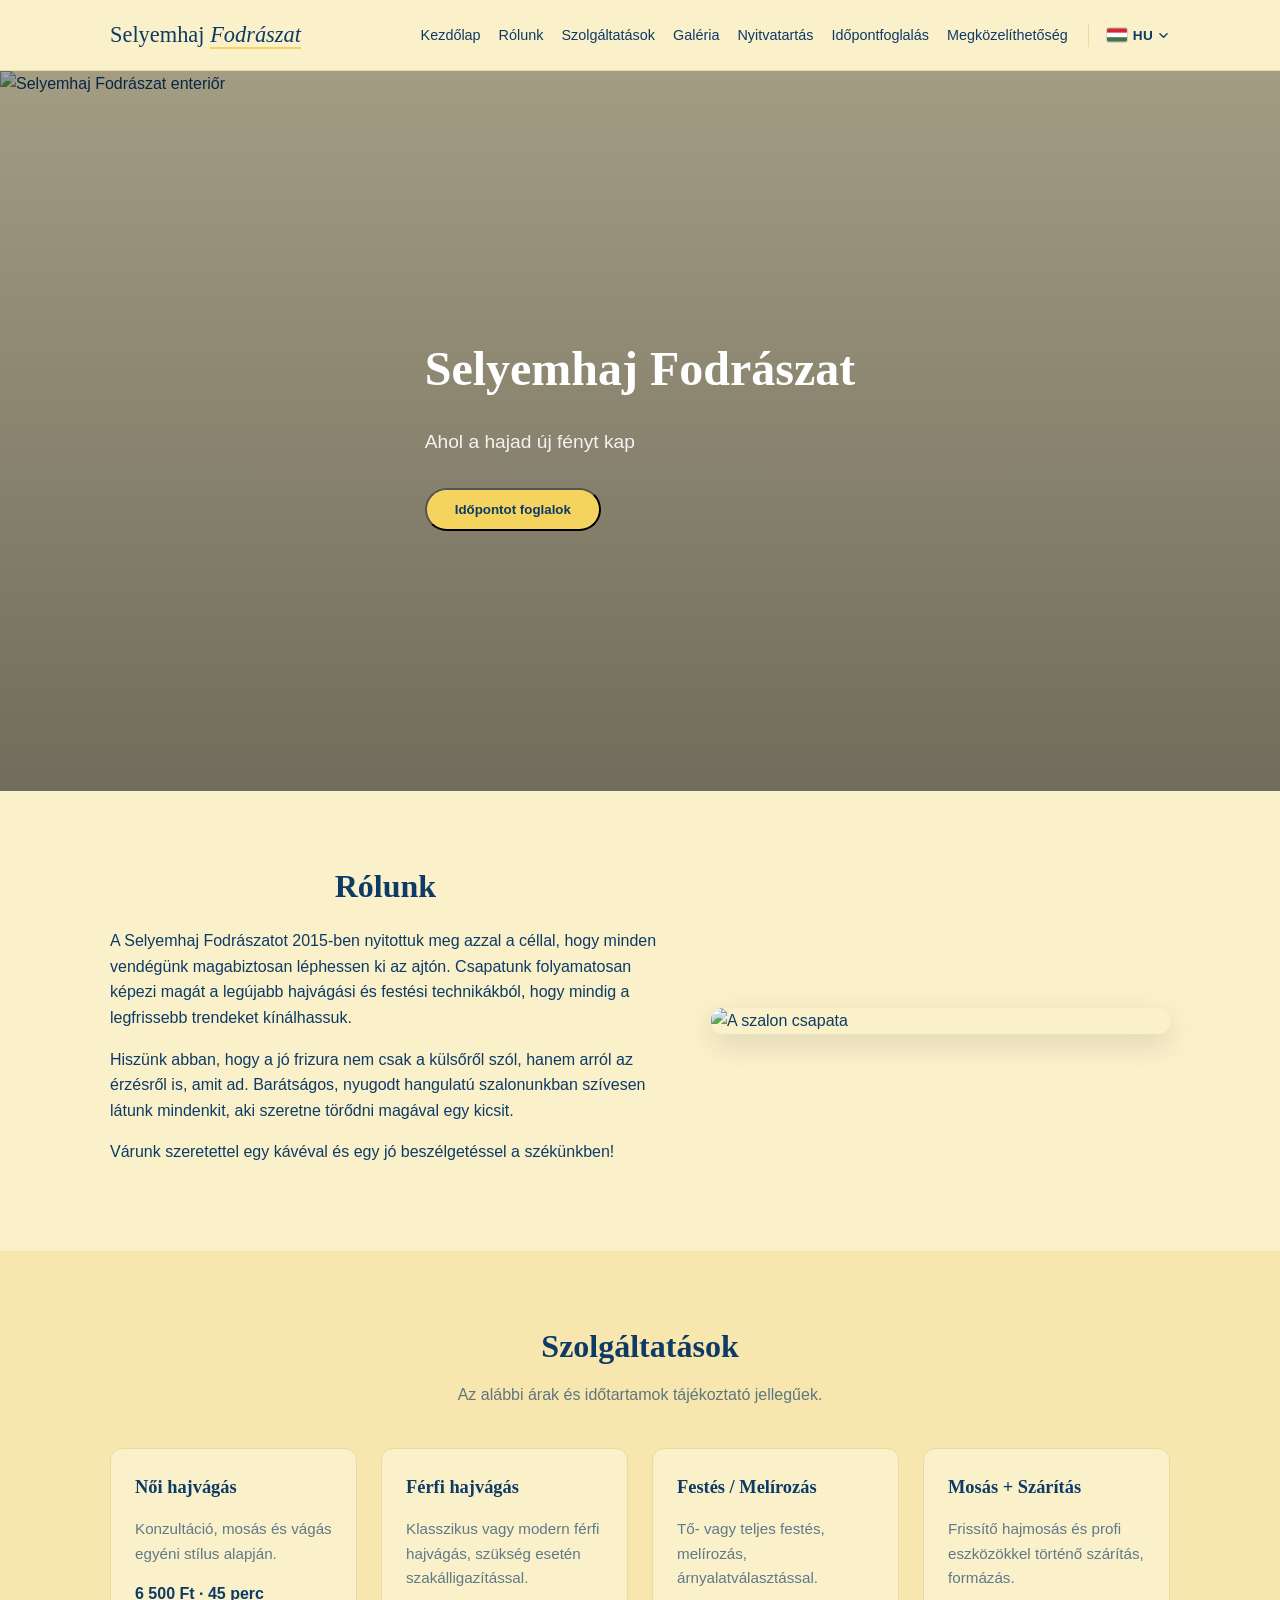
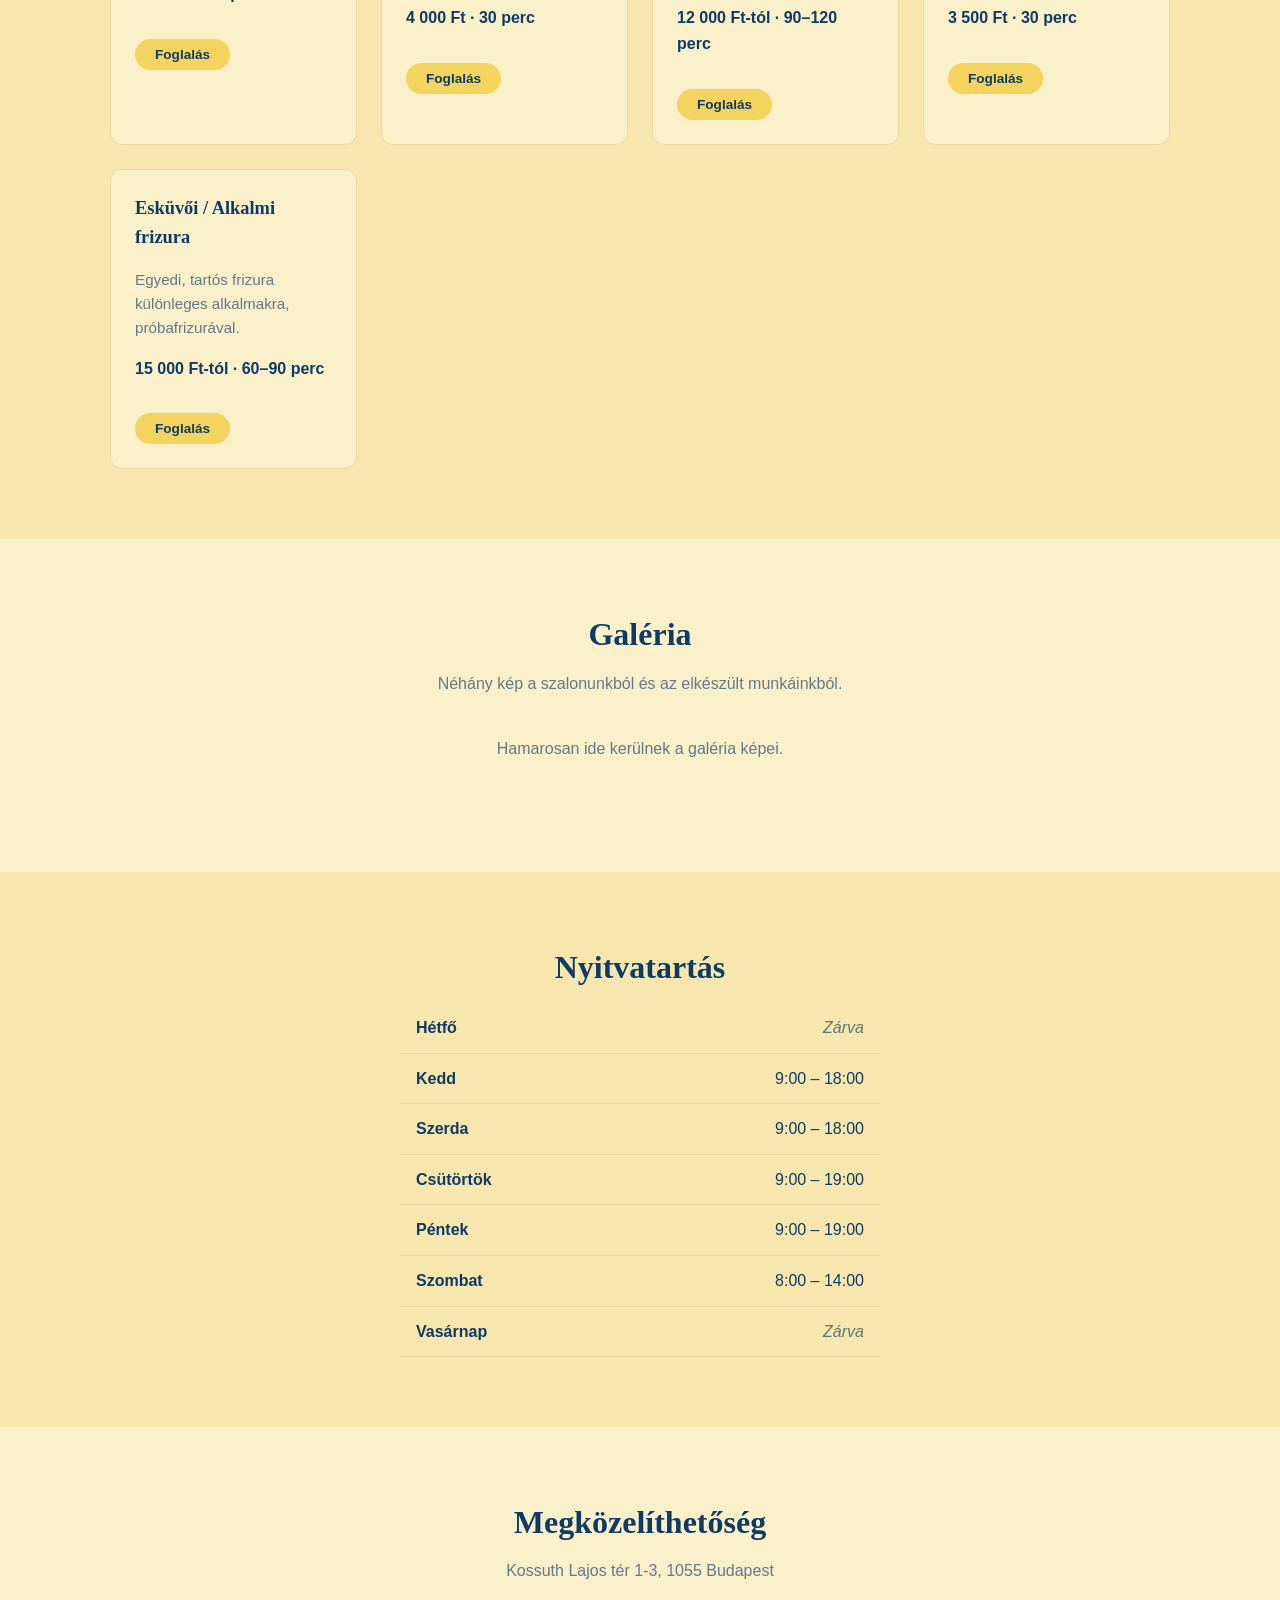
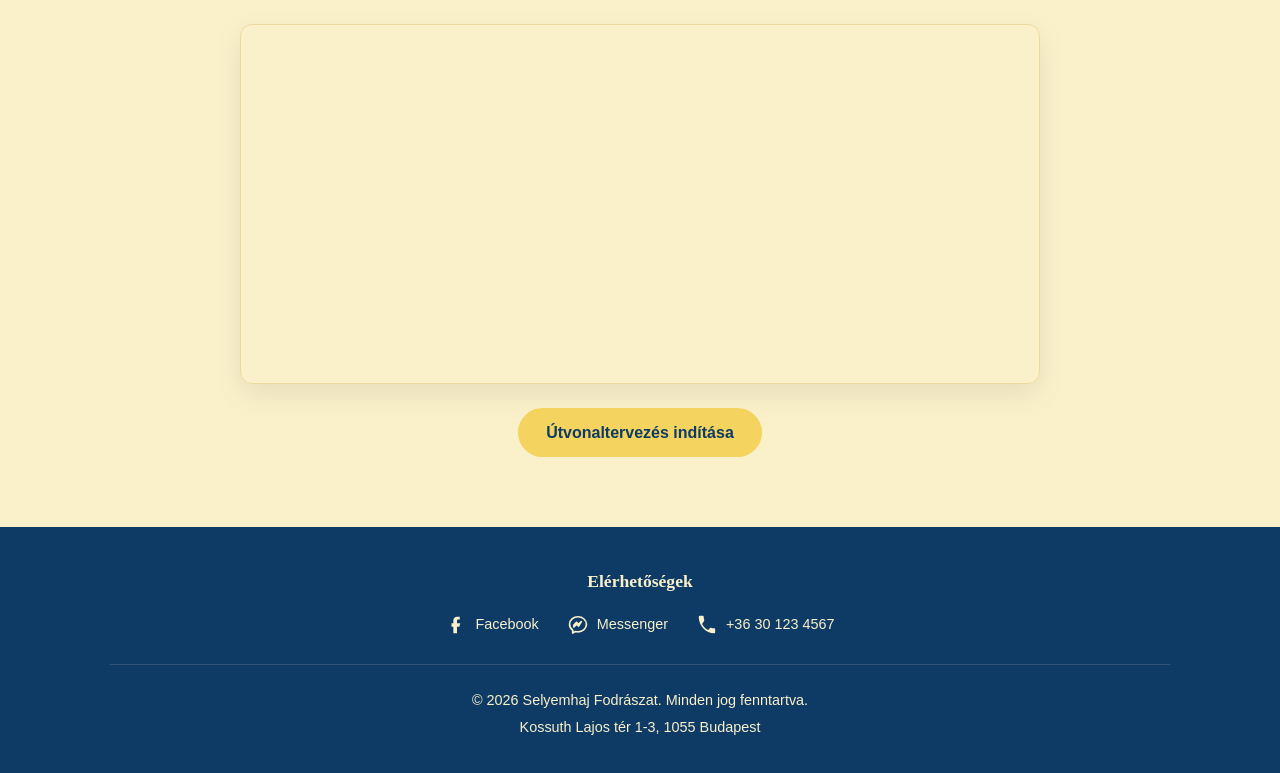
==== commit 8797b5d5: "Deleted readme and whatsapp and instagram" ====
--- a/index.html
+++ b/index.html
@@ -27,7 +27,7 @@
   <!-- Cseréld le / töltsd fel a images/favicon.png fájlt a saját logódra/ikonodra -->
   <link rel="icon" type="image/png" href="images/favicon.png?v=2">
   <link rel="apple-touch-icon" href="images/favicon.png?v=2">
-  <link rel="stylesheet" href="style.css?v=8">
+  <link rel="stylesheet" href="style.css?v=10">
 
   <!-- Strukturált adat: segít a Google-nek megérteni, hogy ez egy fodrászat
        (megjeleníthet nyitvatartást, címet, telefonszámot közvetlenül a
@@ -275,23 +275,13 @@
     <div class="container footer-inner">
 
       <!--
-        Elérhetőségek: cseréld le az Instagram/Facebook linkeket a saját
-        profilodra, a WhatsApp és telefon href-eket pedig a saját, valódi
-        telefonszámodra (nemzetközi formátumban, '+' és szóközök nélkül,
-        pl. 36301234567).
+        Elérhetőségek: cseréld le a Facebook linket a saját profilodra, a
+        telefon href-et pedig a saját, valódi telefonszámodra (nemzetközi
+        formátumban, '+' és szóközök nélkül, pl. 36301234567).
       -->
       <div class="footer-contact">
         <h3>Elérhetőségek</h3>
         <div class="contact-links">
-          <a class="contact-link" href="https://www.instagram.com/selyemhajfodraszat" target="_blank" rel="noopener noreferrer" aria-label="Instagram">
-            <svg viewBox="0 0 24 24" fill="none" stroke="currentColor" stroke-width="1.8" stroke-linecap="round" stroke-linejoin="round">
-              <rect x="3" y="3" width="18" height="18" rx="5"></rect>
-              <circle cx="12" cy="12" r="4"></circle>
-              <circle cx="17.3" cy="6.7" r="0.6" fill="currentColor" stroke="none"></circle>
-            </svg>
-            <span>Instagram</span>
-          </a>
-
           <a class="contact-link" href="https://www.facebook.com/profile.php?id=61593855876461" target="_blank" rel="noopener noreferrer" aria-label="Facebook">
             <svg viewBox="0 0 24 24" fill="currentColor" stroke="none">
               <path d="M14 3h-2c-2.2 0-4 1.8-4 4v3H6v4h2v7h4v-7h2.6l.9-4H12V7c0-.6.4-1 1-1h2V3z"></path>
@@ -305,14 +295,6 @@
               <path d="M7.5 12.2l2.9-3 2.1 2.1 3.1-3-2.9 4.9-2.1-2.1-3.1 3.1z"></path>
             </svg>
             <span>Messenger</span>
-          </a>
-
-          <a class="contact-link" href="https://wa.me/36205184355?text=Szia%2C%20szeretn%C3%A9k%20id%C5%91pontot%20foglalni" target="_blank" rel="noopener noreferrer" aria-label="WhatsApp">
-            <svg viewBox="0 0 24 24" fill="none" stroke="currentColor" stroke-width="1.8" stroke-linecap="round" stroke-linejoin="round">
-              <path d="M4 20l1.2-4.2A8 8 0 1 1 8.4 19L4 20z"></path>
-              <path d="M8.7 9.6c.3 2.6 2.3 4.6 4.9 4.9"></path>
-            </svg>
-            <span>WhatsApp</span>
           </a>
 
           <a class="contact-link" href="tel:+36301234567" aria-label="Telefon">
@@ -354,6 +336,13 @@
     </div>
   </div>
 
-  <script src="script.js?v=11"></script>
+  <!-- Galéria kép nagyítása felugró ablakban (lightbox) -->
+  <div class="lightbox" id="galleryLightbox">
+    <div class="lightbox-backdrop" id="galleryLightboxBackdrop"></div>
+    <button class="lightbox-close" id="galleryLightboxClose" type="button" aria-label="Bezárás">&times;</button>
+    <img class="lightbox-img" id="galleryLightboxImg" src="" alt="">
+  </div>
+
+  <script src="script.js?v=15"></script>
 </body>
 </html>
--- a/style.css
+++ b/style.css
@@ -453,23 +453,77 @@
   background: var(--color-bg);
 }
 
+/* Valódi masonry-elrendezés: a script.js JS-ből tölti fel a
+   .gallery-column oszlopokat, mindig a legalacsonyabb oszlopba téve a
+   következő képet (nem a böngésző CSS "columns" oszlop-kiegyenlítése,
+   ami üres lyukakat hagyna a különböző magasságú képek miatt). */
 .gallery-grid {
-  display: grid;
-  grid-template-columns: repeat(auto-fit, minmax(220px, 1fr));
+  display: flex;
+  align-items: flex-start;
   gap: 16px;
+}
+
+.gallery-column {
+  display: flex;
+  flex-direction: column;
+  gap: 16px;
+  flex: 1;
+  min-width: 0;
 }
 
 .gallery-grid img {
   display: block;
   width: 100%;
-  height: 220px;
-  object-fit: cover;
   border-radius: 12px;
+  cursor: pointer;
   transition: transform 0.2s ease;
 }
 
 .gallery-grid img:hover {
-  transform: scale(1.03);
+  transform: scale(1.02);
+}
+
+/* ==========================================================
+   Galéria kép nagyítása (lightbox)
+   ========================================================== */
+.lightbox {
+  display: none;
+  position: fixed;
+  inset: 0;
+  z-index: 1000;
+  align-items: center;
+  justify-content: center;
+}
+
+.lightbox.open {
+  display: flex;
+}
+
+.lightbox-backdrop {
+  position: absolute;
+  inset: 0;
+  background: rgba(0, 0, 0, 0.85);
+}
+
+.lightbox-img {
+  position: relative;
+  max-width: 90vw;
+  max-height: 90vh;
+  border-radius: 8px;
+  box-shadow: 0 20px 60px rgba(0, 0, 0, 0.5);
+}
+
+.lightbox-close {
+  position: absolute;
+  top: 20px;
+  right: 24px;
+  z-index: 1001;
+  background: none;
+  border: none;
+  color: #fff;
+  font-size: 2.2rem;
+  line-height: 1;
+  cursor: pointer;
 }
 
 /* ==========================================================
